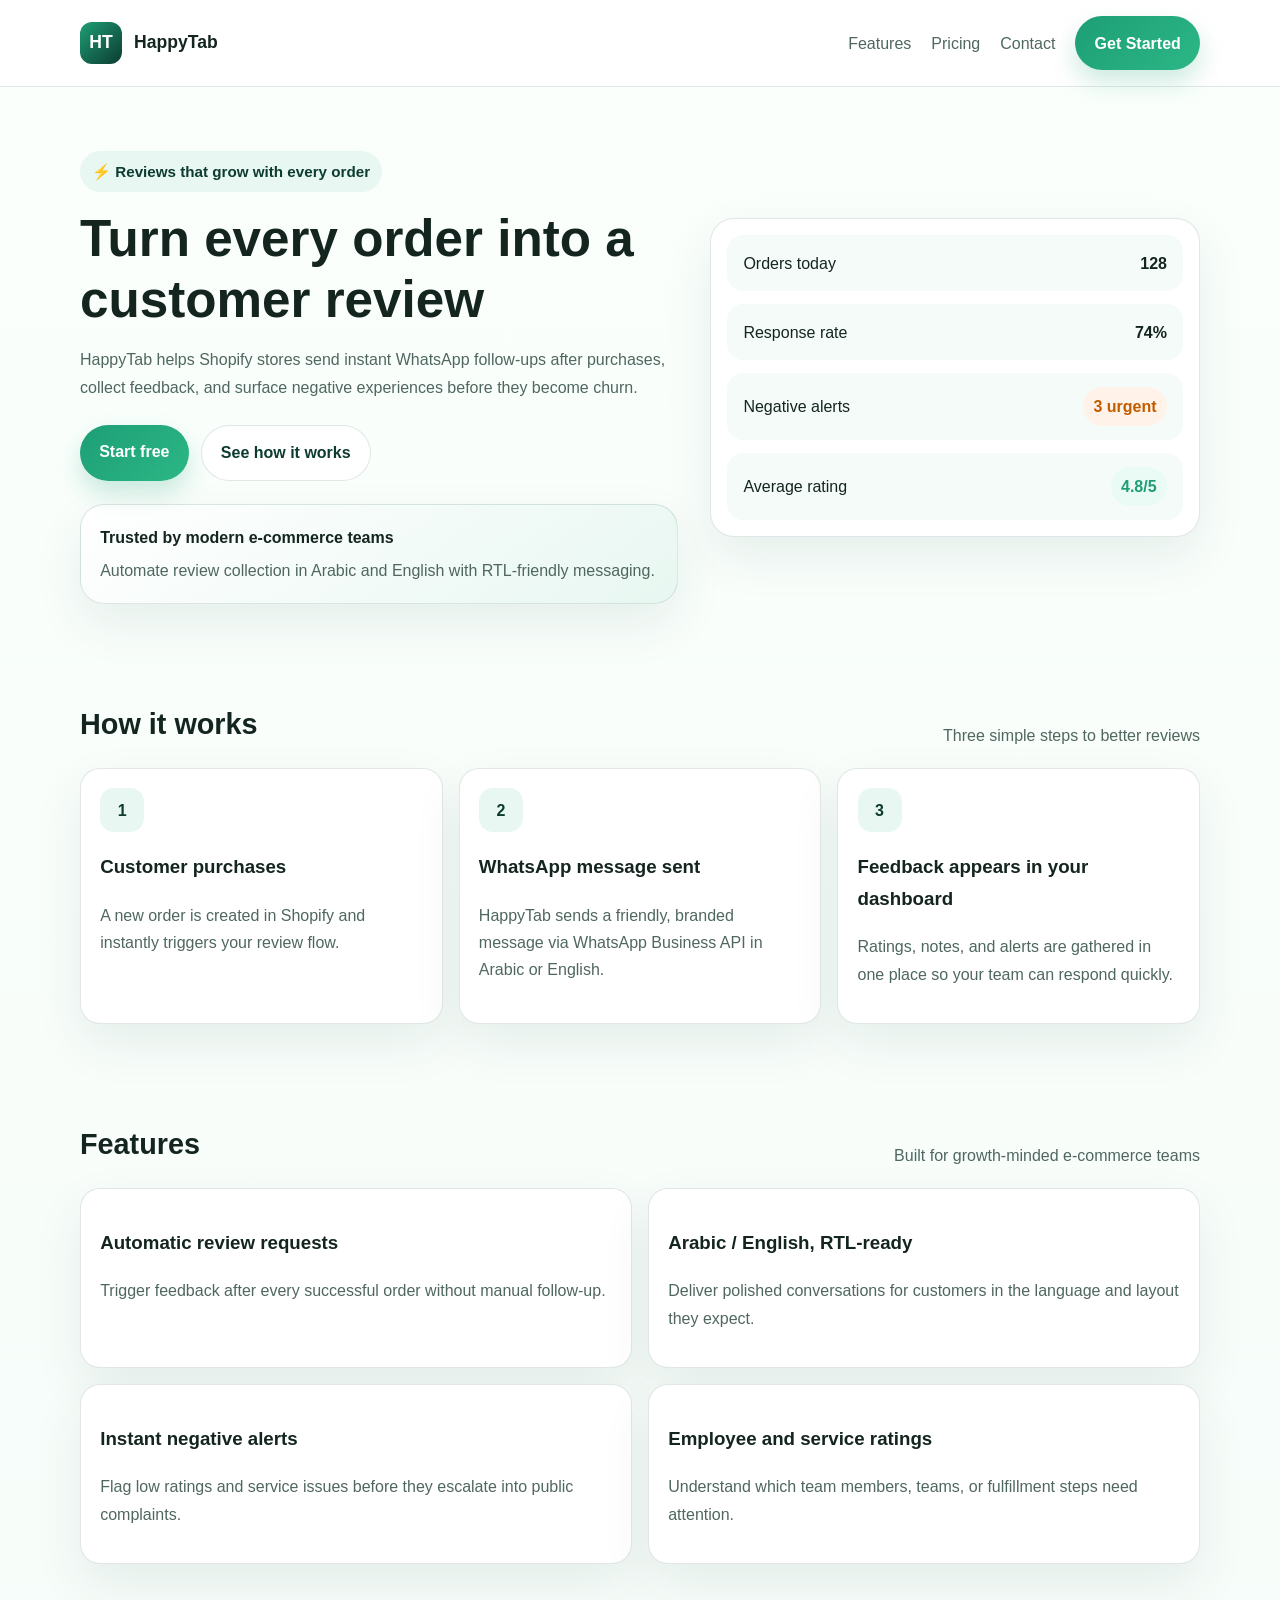
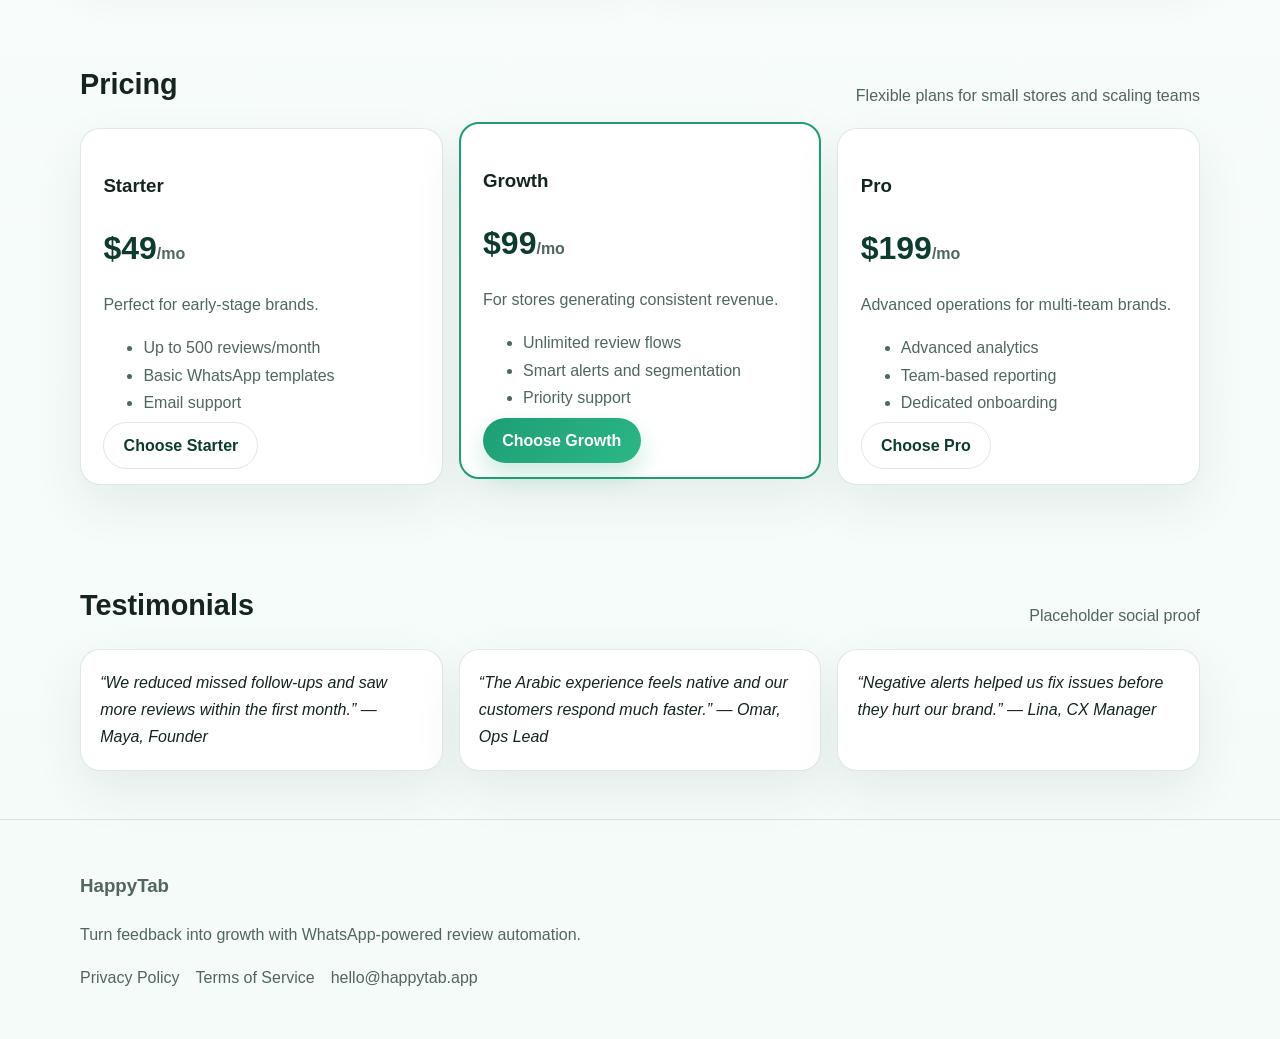
==== website/index.html @ 87b36457 "Initial website launch" ====
<!DOCTYPE html>
<html lang="en" dir="ltr">
  <head>
    <meta charset="UTF-8" />
    <meta name="viewport" content="width=device-width, initial-scale=1.0" />
    <title>HappyTab | Measure Customer Satisfaction on WhatsApp</title>
    <meta
      name="description"
      content="HappyTab helps Shopify stores collect, manage, and act on customer reviews through WhatsApp." />
    <style>
      :root {
        --green-950: #0d3b30;
        --green-700: #1d9e75;
        --green-600: #2cb786;
        --green-100: #e8f7f1;
        --text: #14251f;
        --muted: #4f675f;
        --border: rgba(13, 59, 48, 0.12);
        --bg: #f5fbf8;
        --white: #ffffff;
        --shadow: 0 20px 50px rgba(13, 59, 48, 0.08);
      }

      * { box-sizing: border-box; }
      html { scroll-behavior: smooth; }
      body {
        margin: 0;
        font-family: Inter, "Segoe UI", Tahoma, Arial, sans-serif;
        color: var(--text);
        background: linear-gradient(180deg, #fafffc 0%, var(--bg) 100%);
        line-height: 1.7;
        text-align: left;
      }
      a { color: inherit; text-decoration: none; }
      img { max-width: 100%; display: block; }

      .container {
        width: min(1120px, calc(100% - 2rem));
        margin: 0 auto;
      }

      .topbar {
        position: sticky;
        top: 0;
        z-index: 10;
        background: rgba(255, 255, 255, 0.9);
        backdrop-filter: blur(10px);
        border-bottom: 1px solid var(--border);
      }
      .nav {
        display: flex;
        align-items: center;
        justify-content: space-between;
        padding: 1rem 0;
        gap: 1rem;
      }
      .brand {
        display: flex;
        align-items: center;
        gap: 0.75rem;
        font-weight: 800;
        font-size: 1.1rem;
      }
      .brand-badge {
        width: 42px;
        height: 42px;
        border-radius: 12px;
        background: linear-gradient(135deg, var(--green-700), var(--green-950));
        color: white;
        display: grid;
        place-items: center;
        font-weight: 700;
      }
      .nav-links {
        display: flex;
        align-items: center;
        gap: 1.25rem;
        color: var(--muted);
        margin-left: auto;
      }
      .nav-links a:hover { color: var(--green-950); }
      .btn {
        border: 0;
        border-radius: 999px;
        padding: 0.85rem 1.2rem;
        font-weight: 700;
        cursor: pointer;
      }
      .btn-primary {
        background: linear-gradient(135deg, var(--green-700), var(--green-600));
        color: white;
        box-shadow: 0 12px 24px rgba(29, 158, 117, 0.22);
      }
      .btn-secondary {
        background: white;
        color: var(--green-950);
        border: 1px solid var(--border);
      }

      .hero {
        padding: 4rem 0 3rem;
        display: grid;
        grid-template-columns: 1.1fr 0.9fr;
        gap: 2rem;
        align-items: center;
      }
      .eyebrow {
        display: inline-flex;
        align-items: center;
        gap: 0.4rem;
        background: var(--green-100);
        color: var(--green-950);
        padding: 0.45rem 0.75rem;
        border-radius: 999px;
        font-size: 0.95rem;
        font-weight: 700;
        margin-bottom: 1rem;
      }
      h1 {
        font-size: clamp(2rem, 4vw, 3.3rem);
        line-height: 1.2;
        margin: 0 0 1rem;
      }
      .hero p, section p, .card p, .testimonial p {
        color: var(--muted);
      }
      .hero-actions {
        display: flex;
        flex-wrap: wrap;
        gap: 0.75rem;
        margin-top: 1.5rem;
      }
      .hero-card {
        background: linear-gradient(145deg, white, var(--green-100));
        border: 1px solid var(--border);
        border-radius: 24px;
        padding: 1.2rem;
        box-shadow: var(--shadow);
      }
      .hero-visual {
        border-radius: 24px;
        padding: 1rem;
        background: white;
        border: 1px solid var(--border);
        box-shadow: var(--shadow);
      }
      .dashboard {
        display: grid;
        gap: 0.8rem;
      }
      .stat-row {
        display: flex;
        justify-content: space-between;
        align-items: center;
        background: var(--bg);
        padding: 0.9rem 1rem;
        border-radius: 16px;
      }
      .pill {
        display: inline-flex;
        align-items: center;
        gap: 0.35rem;
        padding: 0.35rem 0.65rem;
        border-radius: 999px;
        font-weight: 700;
      }
      .pill.good { background: #eafbf5; color: var(--green-700); }
      .pill.bad { background: #fff3e9; color: #c25b00; }

      section { padding: 3rem 0; }
      .section-title {
        display: flex;
        justify-content: space-between;
        align-items: end;
        gap: 1rem;
        margin-bottom: 1.2rem;
      }
      .section-title h2 {
        font-size: clamp(1.35rem, 2.4vw, 1.8rem);
        margin: 0;
      }
      .grid { display: grid; gap: 1rem; }
      .steps { grid-template-columns: repeat(3, minmax(0, 1fr)); }
      .card {
        background: white;
        border: 1px solid var(--border);
        border-radius: 20px;
        padding: 1.2rem;
        box-shadow: var(--shadow);
      }
      .card-number {
        width: 44px;
        height: 44px;
        display: grid;
        place-items: center;
        border-radius: 14px;
        margin-bottom: 0.8rem;
        background: var(--green-100);
        color: var(--green-950);
        font-weight: 800;
      }
      .features { grid-template-columns: repeat(2, minmax(0, 1fr)); }
      .price-grid { grid-template-columns: repeat(3, minmax(0, 1fr)); }
      .price-card {
        padding: 1.4rem;
        position: relative;
      }
      .price-card.featured {
        border: 2px solid var(--green-700);
        transform: translateY(-6px);
      }
      .price-tag {
        font-size: 2rem;
        font-weight: 800;
        color: var(--green-950);
      }
      .price-card ul { padding-right: 1rem; color: var(--muted); }
      .testimonial-grid { grid-template-columns: repeat(3, minmax(0, 1fr)); }
      .testimonial { font-style: italic; }

      footer {
        padding: 2rem 0 3rem;
        border-top: 1px solid var(--border);
        color: var(--muted);
      }
      .footer-links {
        display: flex;
        flex-wrap: wrap;
        gap: 1rem;
        margin-top: 0.7rem;
      }

      @media (max-width: 900px) {
        .hero, .steps, .features, .price-grid, .testimonial-grid {
          grid-template-columns: 1fr;
        }
        .hero { padding-top: 2.5rem; }
      }
      @media (max-width: 640px) {
        .nav {
          flex-direction: column;
          align-items: flex-start;
        }
        .nav-links {
          flex-wrap: wrap;
        }
      }
    </style>
  </head>
  <body>
    <header class="topbar">
      <div class="container nav">
        <a href="#" class="brand">
          <span class="brand-badge">HT</span>
          <span>HappyTab</span>
        </a>
        <nav class="nav-links">
          <a href="#features">Features</a>
          <a href="#pricing">Pricing</a>
          <a href="#contact">Contact</a>
          <a href="index.html#contact" class="btn btn-primary">Get Started</a>
        </nav>
      </div>
    </header>

    <main>
      <section class="container hero">
        <div>
          <div class="eyebrow">⚡ Reviews that grow with every order</div>
          <h1>Turn every order into a customer review</h1>
          <p>
            HappyTab helps Shopify stores send instant WhatsApp follow-ups after purchases,
            collect feedback, and surface negative experiences before they become churn.
          </p>
          <div class="hero-actions">
            <a href="#pricing" class="btn btn-primary">Start free</a>
            <a href="#how-it-works" class="btn btn-secondary">See how it works</a>
          </div>
          <div class="hero-card" style="margin-top: 1.4rem;">
            <strong>Trusted by modern e-commerce teams</strong>
            <p style="margin: 0.35rem 0 0;">Automate review collection in Arabic and English with RTL-friendly messaging.</p>
          </div>
        </div>
        <div class="hero-visual">
          <div class="dashboard">
            <div class="stat-row">
              <span>Orders today</span>
              <strong>128</strong>
            </div>
            <div class="stat-row">
              <span>Response rate</span>
              <strong>74%</strong>
            </div>
            <div class="stat-row">
              <span>Negative alerts</span>
              <strong class="pill bad">3 urgent</strong>
            </div>
            <div class="stat-row">
              <span>Average rating</span>
              <strong class="pill good">4.8/5</strong>
            </div>
          </div>
        </div>
      </section>

      <section id="how-it-works" class="container">
        <div class="section-title">
          <h2>How it works</h2>
          <span style="color: var(--muted);">Three simple steps to better reviews</span>
        </div>
        <div class="grid steps">
          <article class="card">
            <div class="card-number">1</div>
            <h3>Customer purchases</h3>
            <p>A new order is created in Shopify and instantly triggers your review flow.</p>
          </article>
          <article class="card">
            <div class="card-number">2</div>
            <h3>WhatsApp message sent</h3>
            <p>HappyTab sends a friendly, branded message via WhatsApp Business API in Arabic or English.</p>
          </article>
          <article class="card">
            <div class="card-number">3</div>
            <h3>Feedback appears in your dashboard</h3>
            <p>Ratings, notes, and alerts are gathered in one place so your team can respond quickly.</p>
          </article>
        </div>
      </section>

      <section id="features" class="container">
        <div class="section-title">
          <h2>Features</h2>
          <span style="color: var(--muted);">Built for growth-minded e-commerce teams</span>
        </div>
        <div class="grid features">
          <article class="card">
            <h3>Automatic review requests</h3>
            <p>Trigger feedback after every successful order without manual follow-up.</p>
          </article>
          <article class="card">
            <h3>Arabic / English, RTL-ready</h3>
            <p>Deliver polished conversations for customers in the language and layout they expect.</p>
          </article>
          <article class="card">
            <h3>Instant negative alerts</h3>
            <p>Flag low ratings and service issues before they escalate into public complaints.</p>
          </article>
          <article class="card">
            <h3>Employee and service ratings</h3>
            <p>Understand which team members, teams, or fulfillment steps need attention.</p>
          </article>
        </div>
      </section>

      <section id="pricing" class="container">
        <div class="section-title">
          <h2>Pricing</h2>
          <span style="color: var(--muted);">Flexible plans for small stores and scaling teams</span>
        </div>
        <div class="grid price-grid">
          <article class="card price-card">
            <h3>Starter</h3>
            <div class="price-tag">$49<span style="font-size: 1rem; color: var(--muted);">/mo</span></div>
            <p>Perfect for early-stage brands.</p>
            <ul>
              <li>Up to 500 reviews/month</li>
              <li>Basic WhatsApp templates</li>
              <li>Email support</li>
            </ul>
            <a href="#contact" class="btn btn-secondary">Choose Starter</a>
          </article>
          <article class="card price-card featured">
            <h3>Growth</h3>
            <div class="price-tag">$99<span style="font-size: 1rem; color: var(--muted);">/mo</span></div>
            <p>For stores generating consistent revenue.</p>
            <ul>
              <li>Unlimited review flows</li>
              <li>Smart alerts and segmentation</li>
              <li>Priority support</li>
            </ul>
            <a href="#contact" class="btn btn-primary">Choose Growth</a>
          </article>
          <article class="card price-card">
            <h3>Pro</h3>
            <div class="price-tag">$199<span style="font-size: 1rem; color: var(--muted);">/mo</span></div>
            <p>Advanced operations for multi-team brands.</p>
            <ul>
              <li>Advanced analytics</li>
              <li>Team-based reporting</li>
              <li>Dedicated onboarding</li>
            </ul>
            <a href="#contact" class="btn btn-secondary">Choose Pro</a>
          </article>
        </div>
      </section>

      <section class="container">
        <div class="section-title">
          <h2>Testimonials</h2>
          <span style="color: var(--muted);">Placeholder social proof</span>
        </div>
        <div class="grid testimonial-grid">
          <article class="card testimonial">
            “We reduced missed follow-ups and saw more reviews within the first month.” — Maya, Founder
          </article>
          <article class="card testimonial">
            “The Arabic experience feels native and our customers respond much faster.” — Omar, Ops Lead
          </article>
          <article class="card testimonial">
            “Negative alerts helped us fix issues before they hurt our brand.” — Lina, CX Manager
          </article>
        </div>
      </section>
    </main>

    <footer id="contact">
      <div class="container">
        <h3>HappyTab</h3>
        <p>Turn feedback into growth with WhatsApp-powered review automation.</p>
        <div class="footer-links">
          <a href="privacy.html">Privacy Policy</a>
          <a href="terms.html">Terms of Service</a>
          <a href="mailto:hello@happytab.app">hello@happytab.app</a>
        </div>
      </div>
    </footer>
  </body>
</html>
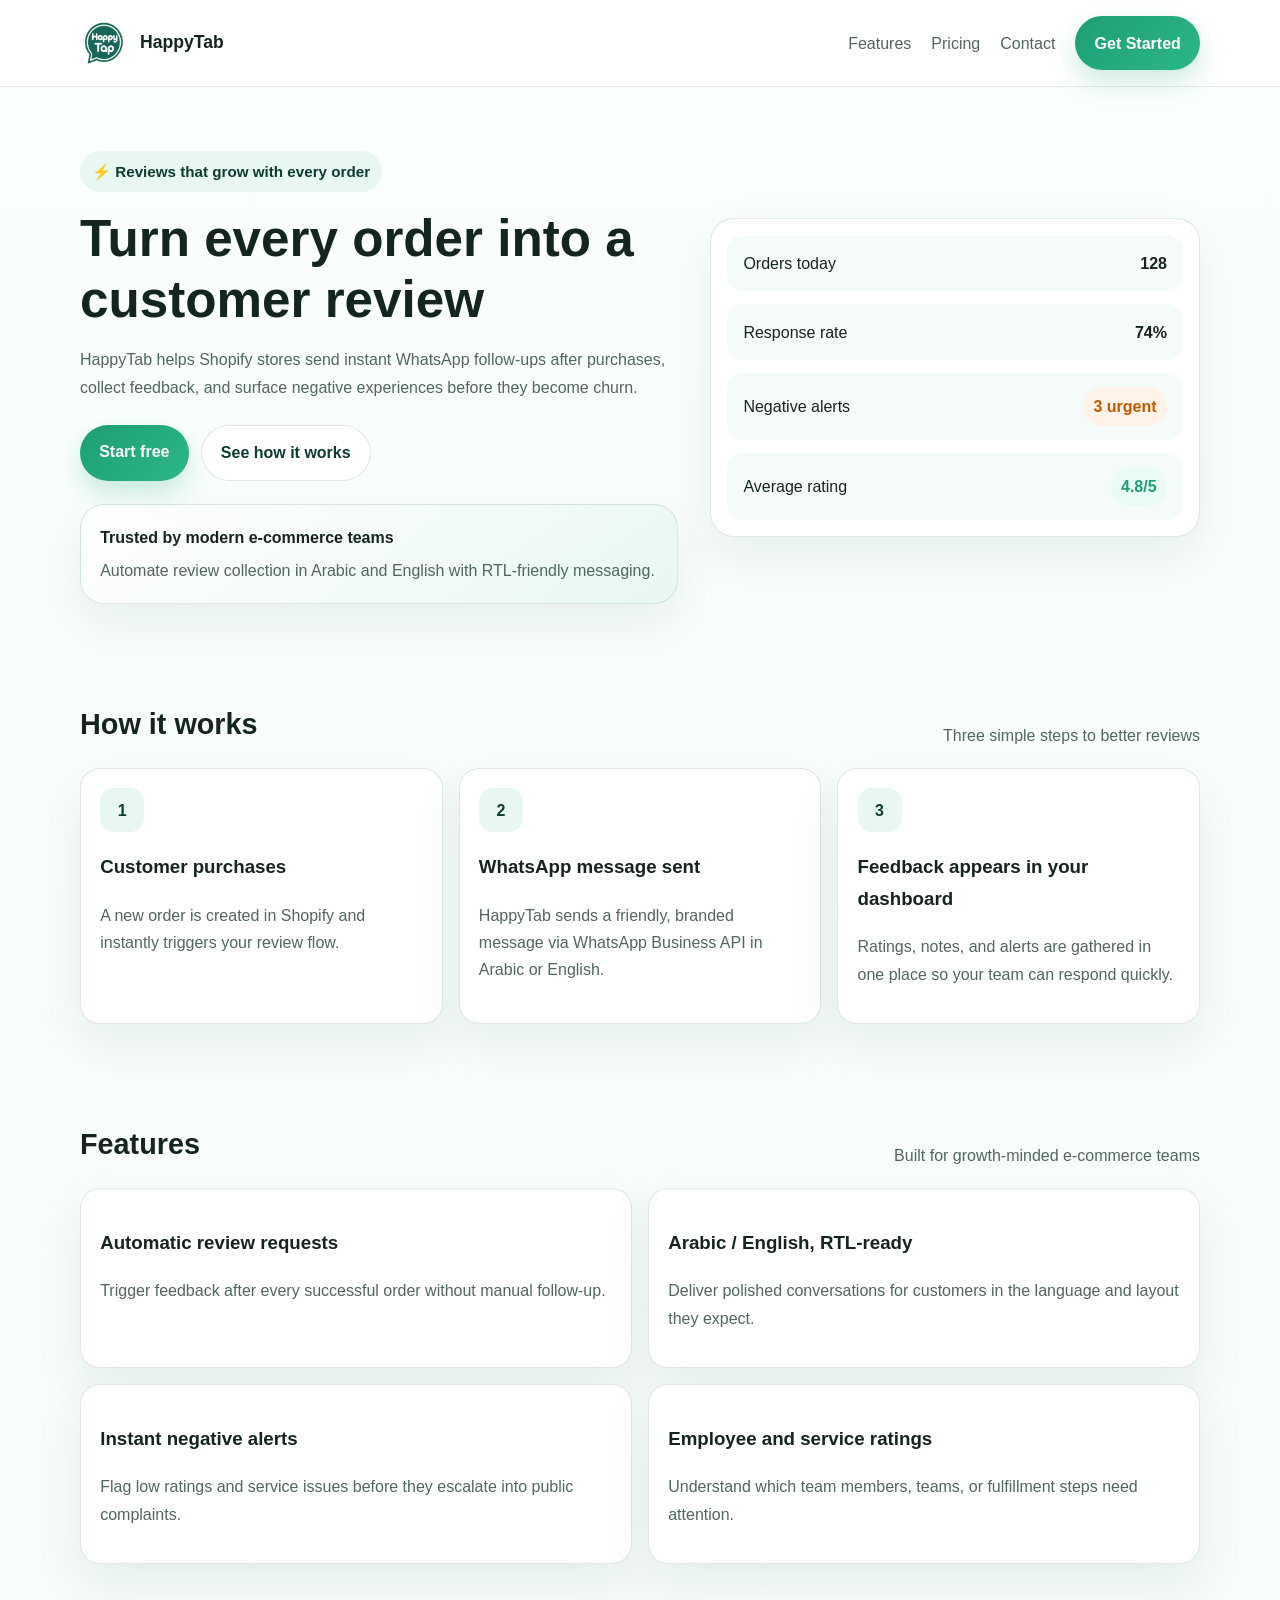
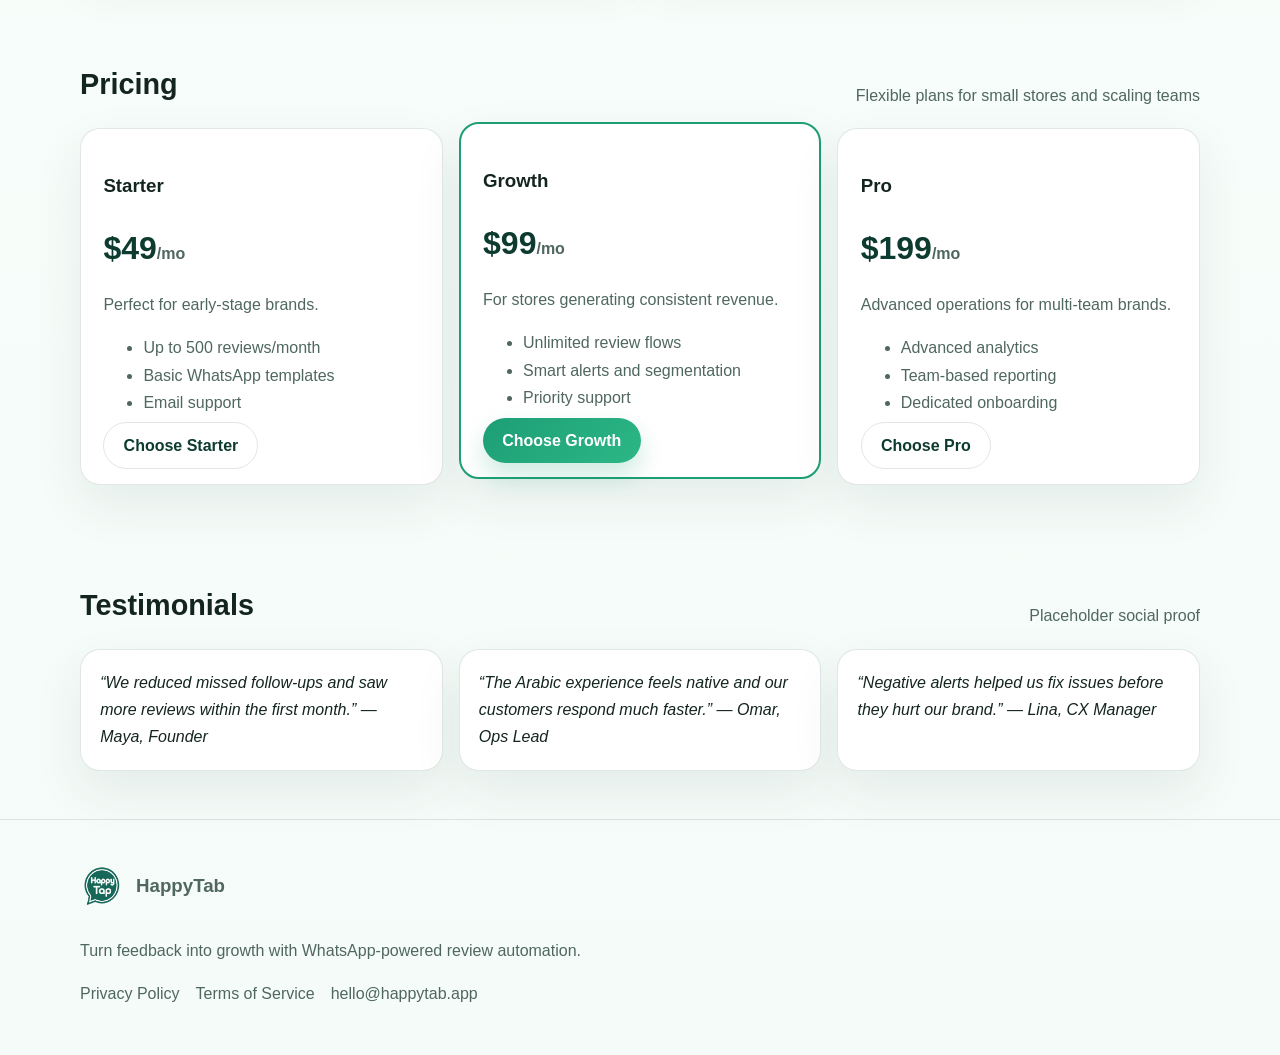
==== commit 06b1bd86: "Update logo" ====
--- a/website/index.html
+++ b/website/index.html
@@ -61,15 +61,23 @@
         font-weight: 800;
         font-size: 1.1rem;
       }
-      .brand-badge {
-        width: 42px;
-        height: 42px;
-        border-radius: 12px;
-        background: linear-gradient(135deg, var(--green-700), var(--green-950));
-        color: white;
-        display: grid;
-        place-items: center;
-        font-weight: 700;
+      .brand-logo {
+        width: 48px;
+        height: 48px;
+        object-fit: contain;
+        flex-shrink: 0;
+      }
+      .footer-brand {
+        display: flex;
+        align-items: center;
+        gap: 0.75rem;
+        margin-bottom: 0.5rem;
+      }
+      .footer-logo {
+        width: 44px;
+        height: 44px;
+        object-fit: contain;
+        flex-shrink: 0;
       }
       .nav-links {
         display: flex;
@@ -244,6 +252,14 @@
         .nav-links {
           flex-wrap: wrap;
         }
+        .brand-logo {
+          width: 42px;
+          height: 42px;
+        }
+        .footer-logo {
+          width: 38px;
+          height: 38px;
+        }
       }
     </style>
   </head>
@@ -251,7 +267,7 @@
     <header class="topbar">
       <div class="container nav">
         <a href="#" class="brand">
-          <span class="brand-badge">HT</span>
+          <img src="../HappyTap-transparent.png" alt="HappyTap logo" class="brand-logo" />
           <span>HappyTab</span>
         </a>
         <nav class="nav-links">
@@ -415,7 +431,10 @@
 
     <footer id="contact">
       <div class="container">
-        <h3>HappyTab</h3>
+        <div class="footer-brand">
+          <img src="../HappyTap-transparent.png" alt="HappyTap logo" class="footer-logo" />
+          <h3>HappyTab</h3>
+        </div>
         <p>Turn feedback into growth with WhatsApp-powered review automation.</p>
         <div class="footer-links">
           <a href="privacy.html">Privacy Policy</a>
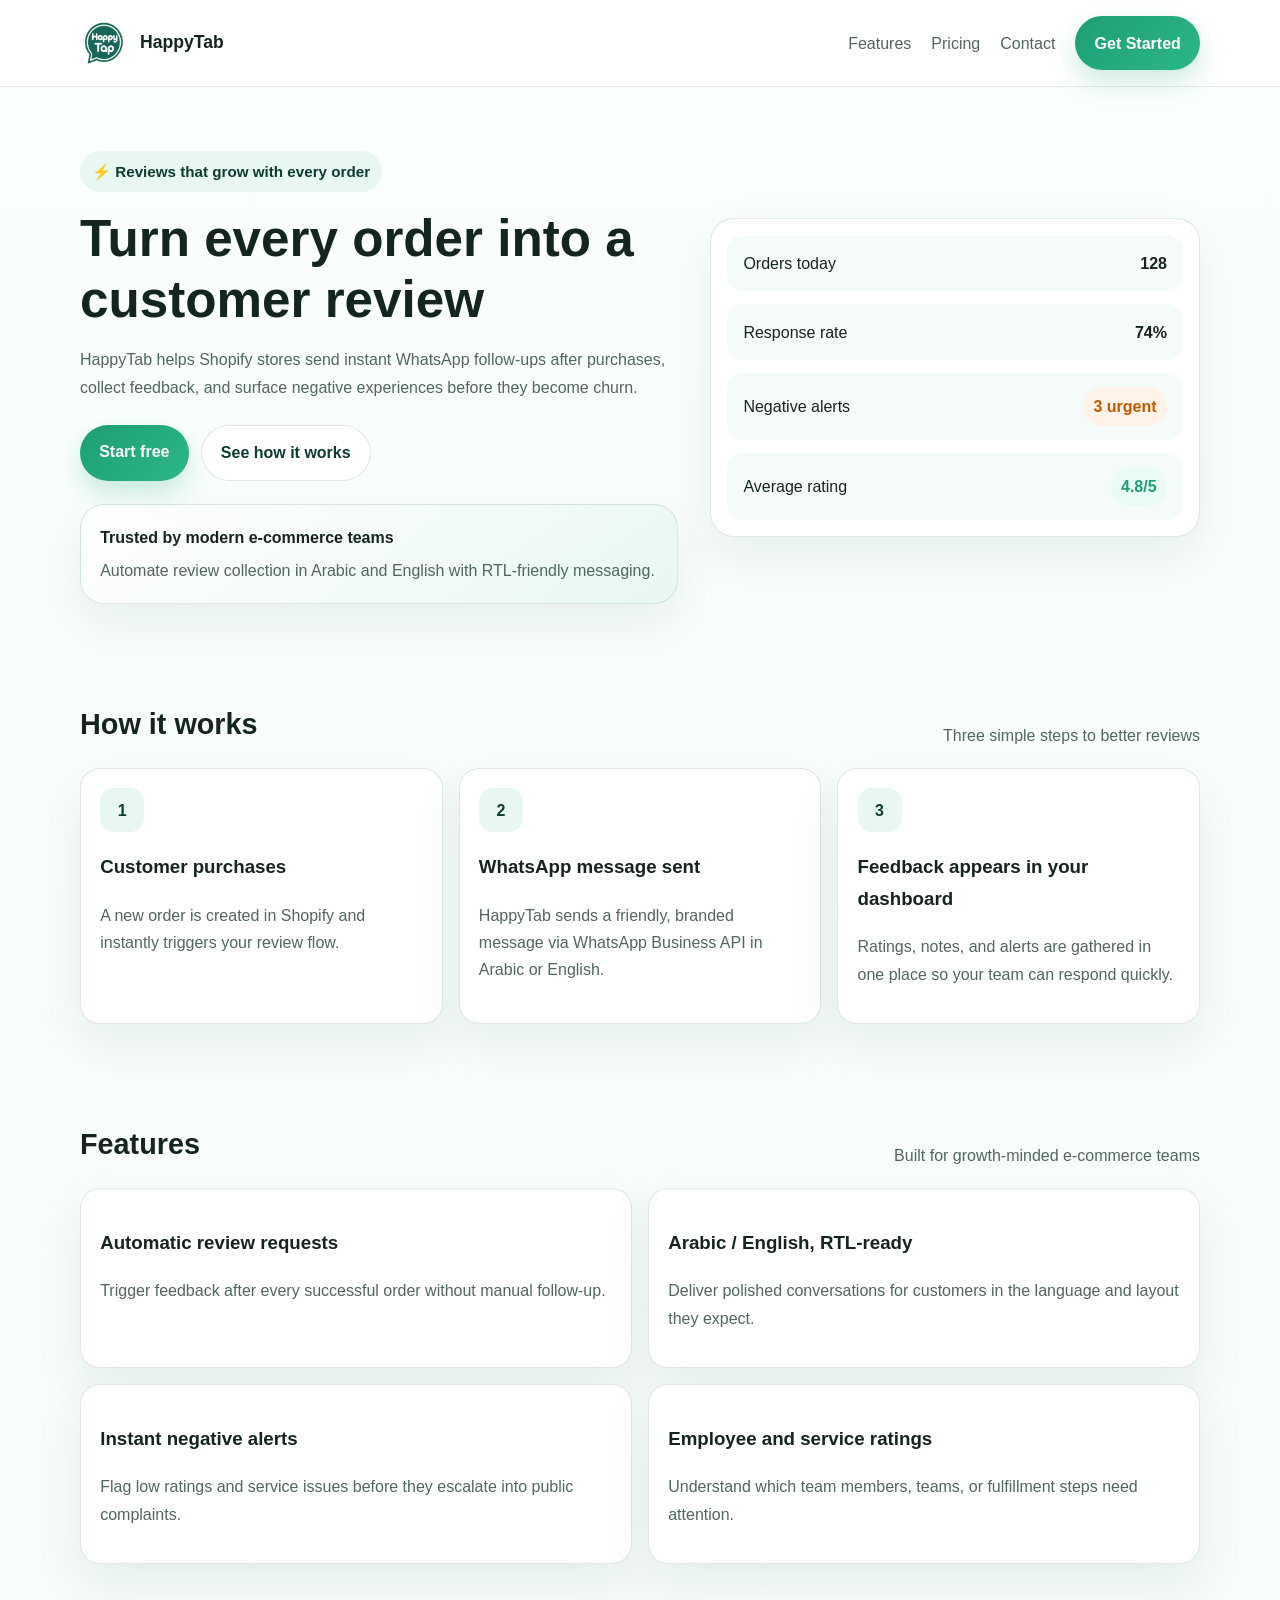
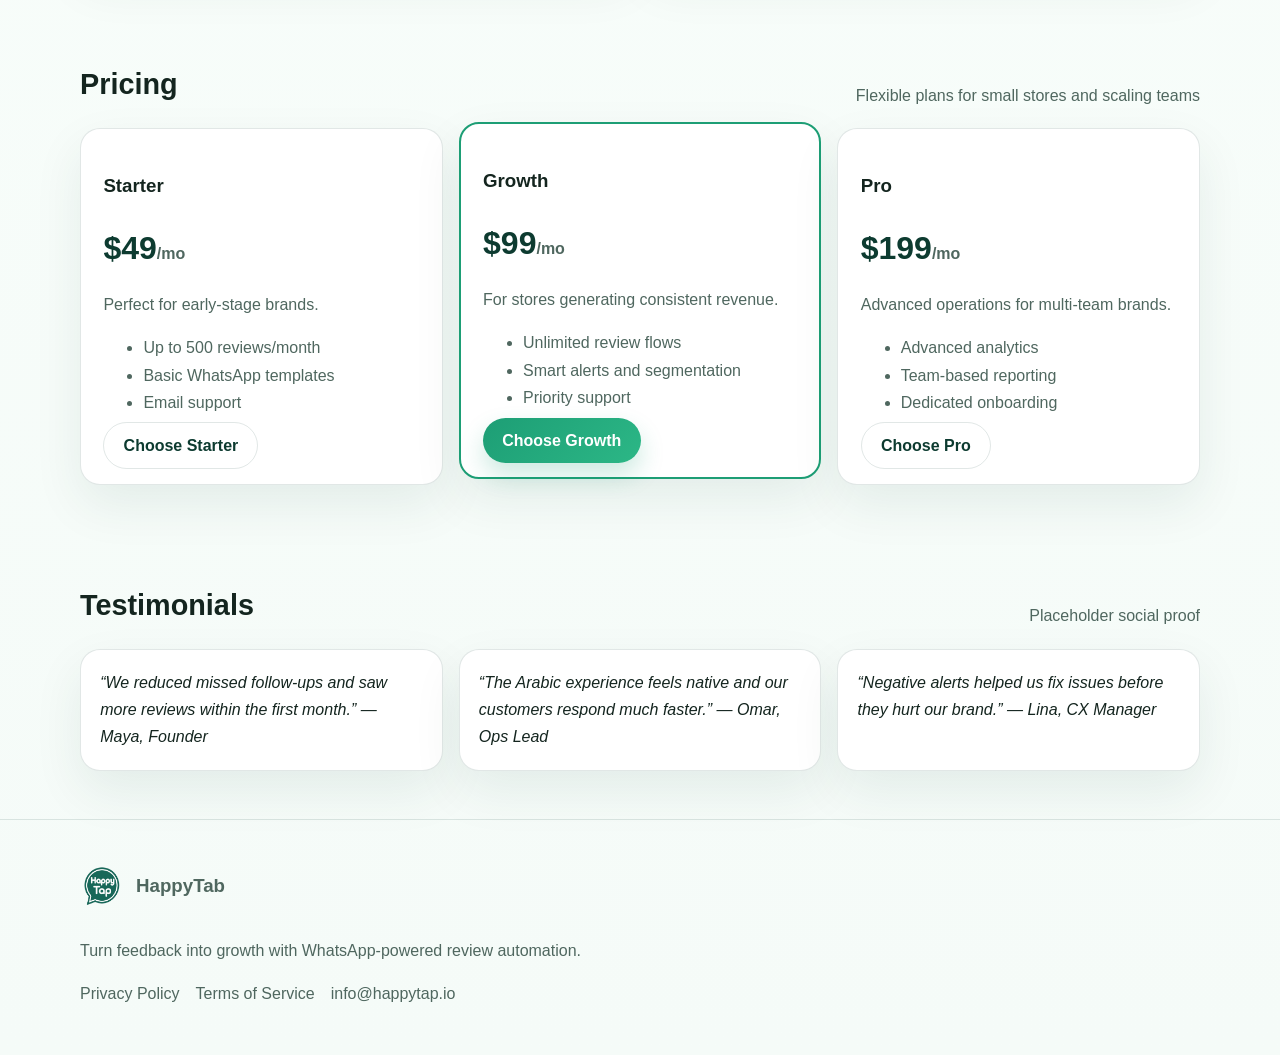
==== commit e8a2445d: "Update contact email" ====
--- a/website/index.html
+++ b/website/index.html
@@ -439,7 +439,7 @@
         <div class="footer-links">
           <a href="privacy.html">Privacy Policy</a>
           <a href="terms.html">Terms of Service</a>
-          <a href="mailto:hello@happytab.app">hello@happytab.app</a>
+          <a href="mailto:info@happytap.io">info@happytap.io</a>
         </div>
       </div>
     </footer>
